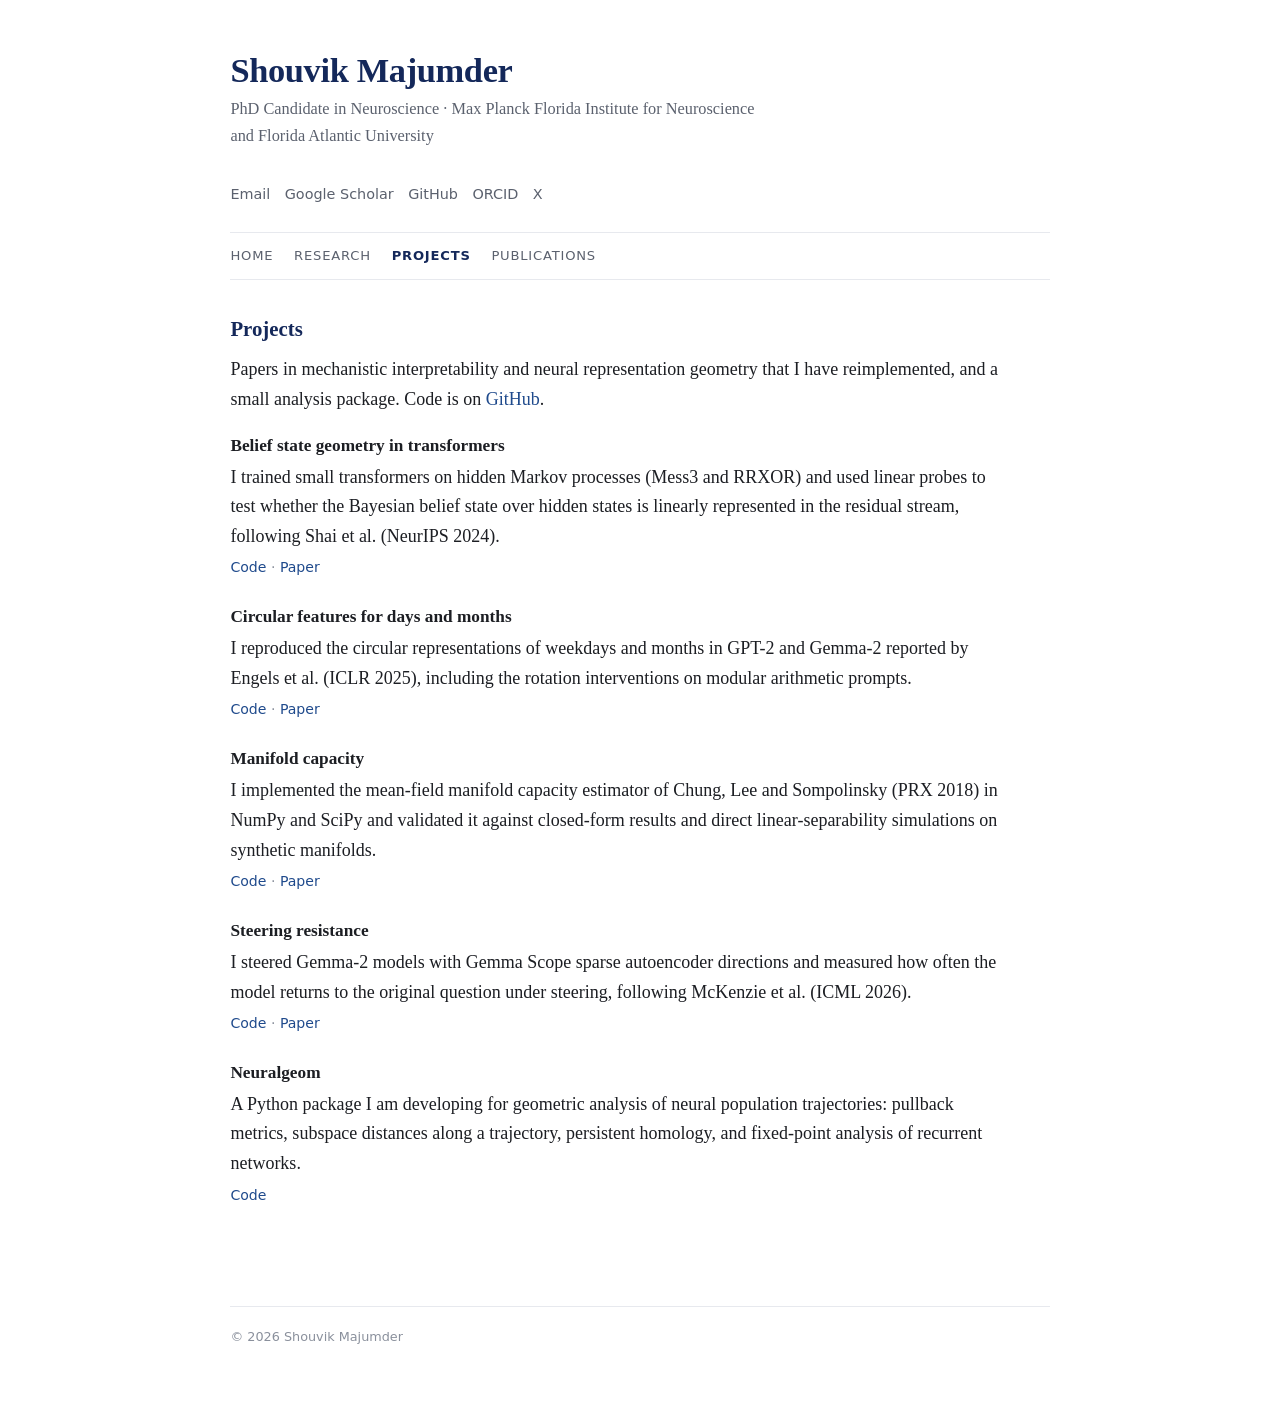
==== projects.html @ bdc7a785 "Restructure site: home, research, projects, publications Co-Authored-By: Claude Fable 5.1 <noreply@a" ====
<!DOCTYPE html>
<html lang="en">
<head>
  <meta charset="utf-8">
  <meta name="viewport" content="width=device-width, initial-scale=1">
  <title>Projects | Shouvik Majumder</title>
  <meta name="description" content="Reimplementations of papers in mechanistic interpretability and neural representation geometry.">
  <meta property="og:title" content="Projects | Shouvik Majumder">
  <meta property="og:description" content="Reimplementations of papers in mechanistic interpretability and neural representation geometry.">
  <meta property="og:type" content="website">
  <link rel="stylesheet" href="assets/site.css">
</head>
<body>
  <header class="site-header">
    <div class="identity">
      <div>
        <h1><a href="index.html">Shouvik Majumder</a></h1>
        <p class="affiliation">PhD Candidate in Neuroscience · Max Planck Florida Institute for Neuroscience and Florida Atlantic University</p>
      </div>
      <div class="header-links" aria-label="Professional links">
        <a href="mailto:Shouvik.Majumder@mpfi.org">Email</a>
        <a href="https://scholar.google.com/citations?user=onPwMWQAAAAJ&amp;hl=en" target="_blank" rel="noopener">Google Scholar</a>
        <a href="https://github.com/shouvik-majumder" target="_blank" rel="noopener">GitHub</a>
        <a href="https://orcid.org/0000-0002-3828-3566" target="_blank" rel="noopener">ORCID</a>
        <a href="https://x.com/ShouvikMajumd11" target="_blank" rel="noopener">X</a>
      </div>
    </div>
    <nav class="site-nav" aria-label="Primary navigation">
      <a href="index.html">Home</a>
      <a href="research.html">Research</a>
      <a href="projects.html" aria-current="page">Projects</a>
      <a href="publications.html">Publications</a>
    </nav>
  </header>

  <main class="page">
    <section class="section" aria-labelledby="projects">
      <h2 id="projects">Projects</h2>
      <p>Papers in mechanistic interpretability and neural representation geometry that I have reimplemented, and a small analysis package. Code is on <a href="https://github.com/shouvik-majumder" target="_blank" rel="noopener">GitHub</a>.</p>

      <div class="project-list">
        <article class="project">
          <h3>Belief state geometry in transformers</h3>
          <p>I trained small transformers on hidden Markov processes (Mess3 and RRXOR) and used linear probes to test whether the Bayesian belief state over hidden states is linearly represented in the residual stream, following Shai et al. (NeurIPS 2024).</p>
          <p class="links"><a href="https://github.com/shouvik-majumder/belief-geometry" target="_blank" rel="noopener">Code</a> · <a href="https://arxiv.org/abs/2405.15943" target="_blank" rel="noopener">Paper</a></p>
        </article>

        <article class="project">
          <h3>Circular features for days and months</h3>
          <p>I reproduced the circular representations of weekdays and months in GPT-2 and Gemma-2 reported by Engels et al. (ICLR 2025), including the rotation interventions on modular arithmetic prompts.</p>
          <p class="links"><a href="https://github.com/shouvik-majumder/circular-features" target="_blank" rel="noopener">Code</a> · <a href="https://arxiv.org/abs/2405.14860" target="_blank" rel="noopener">Paper</a></p>
        </article>

        <article class="project">
          <h3>Manifold capacity</h3>
          <p>I implemented the mean-field manifold capacity estimator of Chung, Lee and Sompolinsky (PRX 2018) in NumPy and SciPy and validated it against closed-form results and direct linear-separability simulations on synthetic manifolds.</p>
          <p class="links"><a href="https://github.com/shouvik-majumder/manifold-capacity" target="_blank" rel="noopener">Code</a> · <a href="https://doi.org/10.1103/PhysRevX.8.031003" target="_blank" rel="noopener">Paper</a></p>
        </article>

        <article class="project">
          <h3>Steering resistance</h3>
          <p>I steered Gemma-2 models with Gemma Scope sparse autoencoder directions and measured how often the model returns to the original question under steering, following McKenzie et al. (ICML 2026).</p>
          <p class="links"><a href="https://github.com/shouvik-majumder/steering-resistance" target="_blank" rel="noopener">Code</a> · <a href="https://arxiv.org/abs/2602.06941" target="_blank" rel="noopener">Paper</a></p>
        </article>

        <article class="project">
          <h3>Neuralgeom</h3>
          <p>A Python package I am developing for geometric analysis of neural population trajectories: pullback metrics, subspace distances along a trajectory, persistent homology, and fixed-point analysis of recurrent networks.</p>
          <p class="links"><a href="https://github.com/shouvik-majumder/neuralgeom" target="_blank" rel="noopener">Code</a></p>
        </article>
      </div>
    </section>
  </main>

  <footer class="site-footer">
    <div class="footer-inner"><span>© <span id="yr">2026</span> Shouvik Majumder</span></div>
  </footer>
  <script>document.getElementById('yr').textContent = new Date().getFullYear();</script>
</body>
</html>
---- assets/site.css ----
/* Shared stylesheet for the sub-pages (neuroscience, mathematics, publications).
   Design tokens match index.html. */
:root{
  --bg:#ffffff; --fg:#1c1e23; --muted:#5b616e; --faint:#8a909c;
  --accent:#14285a; --accent-2:#1f4a8c; --rule:#e7e9ee; --card:#fafbfc;
  --maxw:54rem;
  --sans:ui-sans-serif,system-ui,-apple-system,"Segoe UI",Roboto,Helvetica,Arial,sans-serif;
  --serif:"Charter","Georgia","Cambria",ui-serif,serif;
}
@media (prefers-color-scheme: dark){
  :root{
    --bg:#101216; --fg:#e6e8ec; --muted:#a6acb8; --faint:#757c88;
    --accent:#c7d4ee; --accent-2:#8fb2e6; --rule:#262a31; --card:#171a1f;
  }
}

*{box-sizing:border-box;}
html{-webkit-text-size-adjust:100%; scroll-behavior:smooth;}
body{
  margin:0; background:var(--bg); color:var(--fg);
  font-family:var(--serif); font-size:18px; line-height:1.65;
  -webkit-font-smoothing:antialiased; text-rendering:optimizeLegibility;
}
a{color:var(--accent-2); text-decoration:none; border-bottom:1px solid transparent;}
a:hover{border-bottom-color:var(--accent-2);}
p{margin:.1rem 0 .95rem;}
sub{font-size:.75em; line-height:0;}

/* ---------- Header ---------- */
.site-header{max-width:var(--maxw); margin:0 auto; padding:3.2rem 1.4rem 0;}
.identity{display:flex; justify-content:space-between; align-items:flex-start; gap:1.5rem 2rem; flex-wrap:wrap;}
.identity h1{font-size:2.15rem; line-height:1.15; margin:0 0 .35rem; letter-spacing:-.01em; font-weight:700;}
.identity h1 a{color:var(--accent); border-bottom:none;}
.identity h1 a:hover{color:var(--accent-2);}
.affiliation{color:var(--muted); font-size:1.02rem; margin:0; max-width:34rem;}
.header-links{
  font-family:var(--sans); font-size:.9rem;
  display:flex; flex-wrap:wrap; gap:.35rem .9rem; padding-top:.55rem;
}
.header-links a{color:var(--muted); border-bottom:none;}
.header-links a:hover{color:var(--accent-2);}

.site-nav{
  font-family:var(--sans); font-size:.82rem; letter-spacing:.06em; text-transform:uppercase;
  margin:1.6rem 0 0; padding:.75rem 0;
  border-top:1px solid var(--rule); border-bottom:1px solid var(--rule);
  display:flex; flex-wrap:wrap; gap:1.3rem;
}
.site-nav a{color:var(--muted); border-bottom:none;}
.site-nav a:hover{color:var(--accent-2);}
.site-nav a[aria-current="page"]{color:var(--accent); font-weight:600;}

/* ---------- Page body ---------- */
.page{max-width:var(--maxw); margin:0 auto; padding:0 1.4rem 2rem;}
.lede{font-size:1.08rem; max-width:48rem; margin:0 0 1rem;}

.section{padding:2.2rem 0 .6rem;}
.section + .section{border-top:1px solid var(--rule);}
.section h2{font-size:1.3rem; line-height:1.3; color:var(--accent); margin:0 0 .8rem; max-width:46rem; font-weight:700;}
.section p{max-width:48rem;}
.section p strong{color:var(--fg);}
.ref{color:var(--muted); font-size:.95rem;}

/* research interests */
ul.themes{list-style:none; padding:0; margin:.3rem 0 0; max-width:48rem;}
ul.themes li{padding:.55rem 0; border-bottom:1px solid var(--rule); color:var(--muted);}
ul.themes li:last-child{border-bottom:none;}
ul.themes b{color:var(--fg); font-weight:600;}

/* projects */
.project-list{margin:1.2rem 0 .6rem;}
.project{margin:0 0 1.6rem; max-width:48rem;}
.project h3{font-size:1.08rem; line-height:1.4; font-weight:600; color:var(--fg); margin:0 0 .3rem;}
.project p{margin:0 0 .3rem;}
.project .links{font-family:var(--sans); font-size:.88rem; color:var(--faint);}

/* ---------- Publications ---------- */
.publication-list{margin:.4rem 0 .6rem;}
.publication{margin:0 0 1.6rem; max-width:52rem;}
.publication h3{font-size:1.08rem; line-height:1.4; font-weight:600; color:var(--fg); margin:0 0 .25rem; font-family:var(--serif);}
.publication .authors{color:var(--muted); font-size:.98rem; margin:0 0 .2rem;}
.publication .venue{color:var(--faint); font-style:italic; font-size:.95rem; margin:0;}
.publication .venue strong{font-style:normal; color:var(--accent); font-weight:600;}
.me{color:var(--fg); font-weight:700;}

/* ---------- Rows (talks, training) ---------- */
.rows{margin:.4rem 0 .8rem; max-width:52rem;}
.row{
  display:flex; justify-content:space-between; gap:1rem;
  padding:.5rem 0; border-bottom:1px solid var(--rule); color:var(--muted);
}
.row:last-child{border-bottom:none;}
.row b{color:var(--fg); font-weight:600;}
.row .when{color:var(--faint); font-family:var(--sans); font-size:.85rem; white-space:nowrap; flex:none;}

/* ---------- Footer ---------- */
.site-footer{max-width:var(--maxw); margin:2rem auto 0; padding:0 1.4rem 4rem;}
.footer-inner{
  display:flex; justify-content:space-between; flex-wrap:wrap; gap:.4rem 1rem;
  padding-top:1.2rem; border-top:1px solid var(--rule);
  color:var(--faint); font-family:var(--sans); font-size:.8rem;
}
.footer-inner a{color:var(--faint);}
.footer-inner a:hover{color:var(--accent-2);}

/* ---------- Responsive ---------- */
@media (max-width:760px){
  body{font-size:17px;}
  .site-header{padding-top:2.4rem;}
  .identity h1{font-size:1.8rem;}
  .section h2{font-size:1.2rem;}
  .row{flex-direction:column; gap:.1rem;}
  .row .when{order:2;}
}
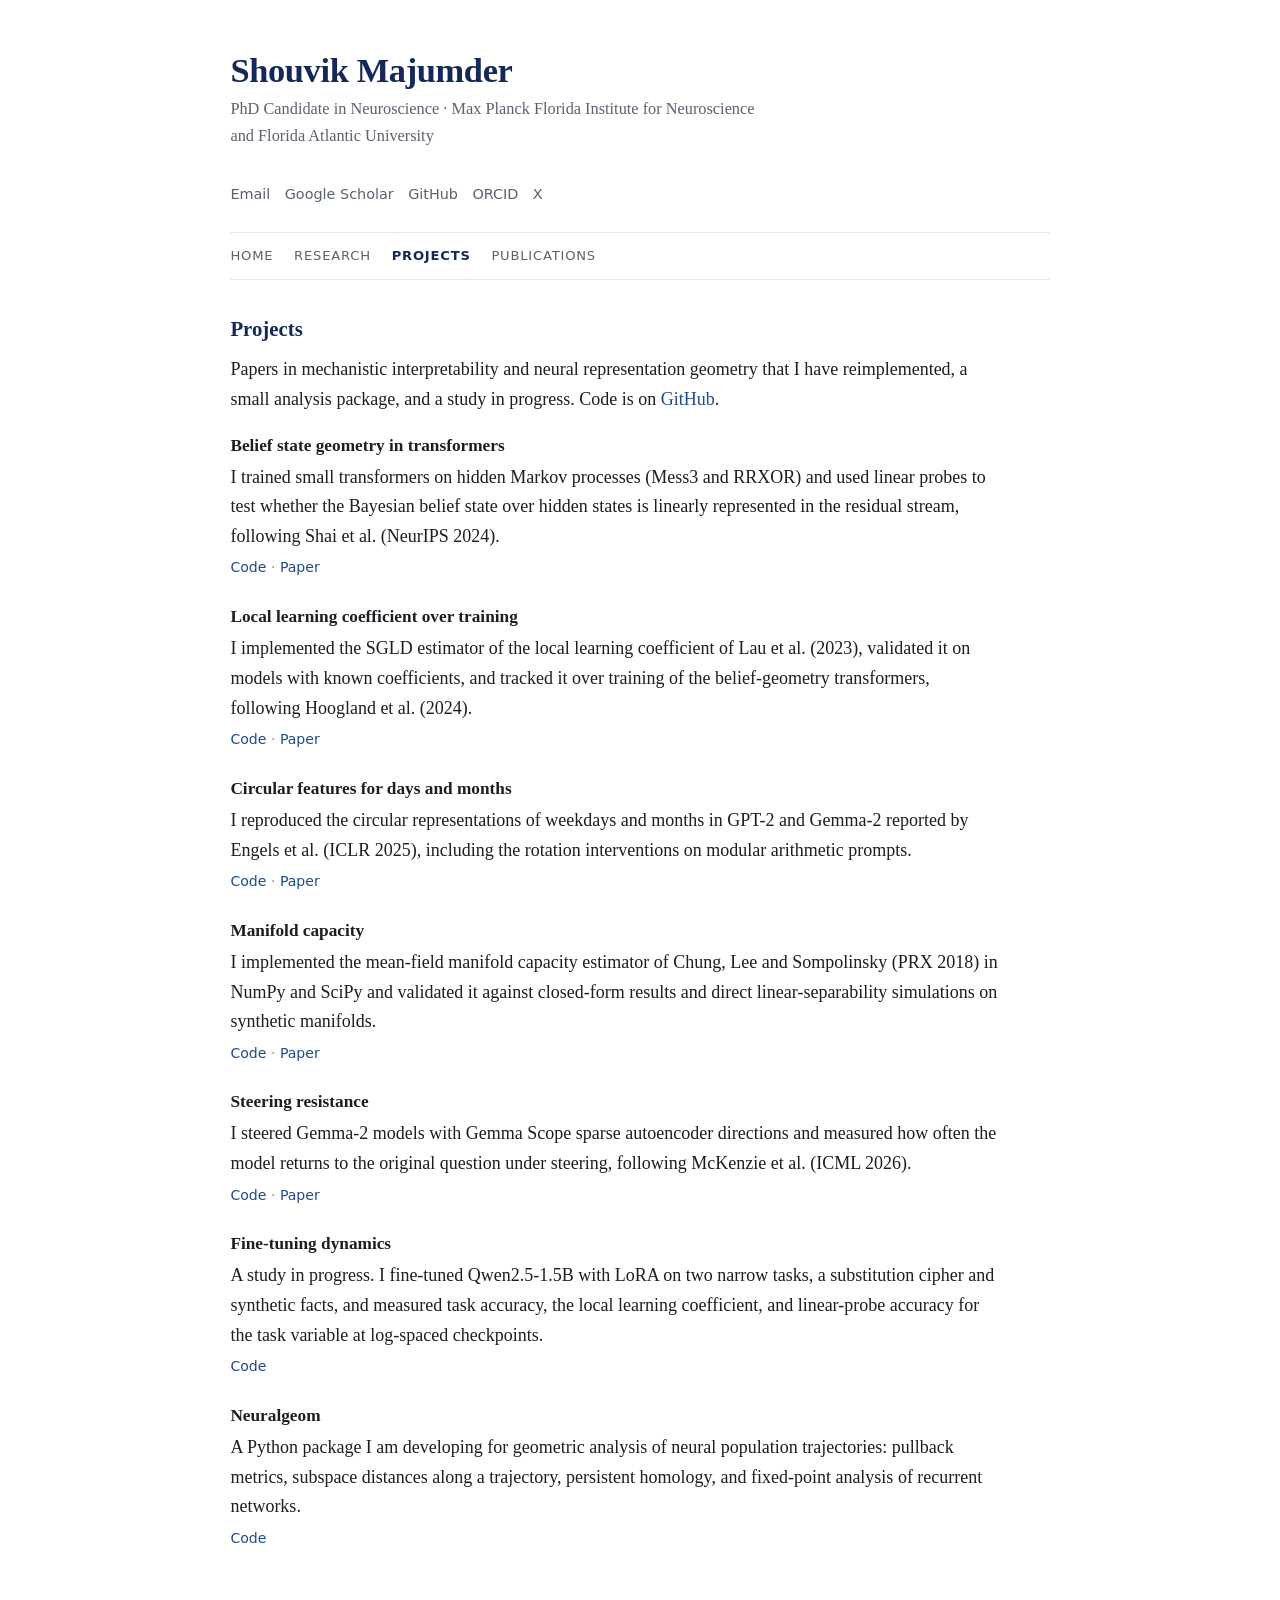
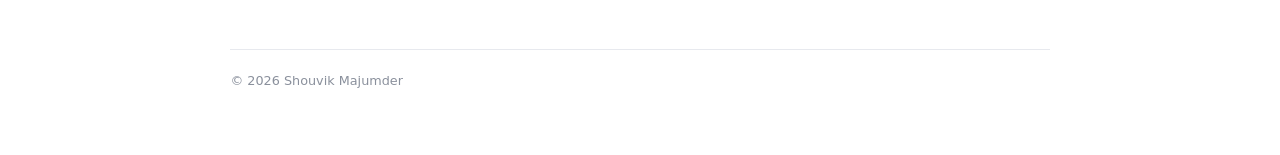
==== commit d3ee235e: "Add LLC and fine-tuning dynamics projects and the GEAR course" ====
--- a/projects.html
+++ b/projects.html
@@ -36,13 +36,19 @@
   <main class="page">
     <section class="section" aria-labelledby="projects">
       <h2 id="projects">Projects</h2>
-      <p>Papers in mechanistic interpretability and neural representation geometry that I have reimplemented, and a small analysis package. Code is on <a href="https://github.com/shouvik-majumder" target="_blank" rel="noopener">GitHub</a>.</p>
+      <p>Papers in mechanistic interpretability and neural representation geometry that I have reimplemented, a small analysis package, and a study in progress. Code is on <a href="https://github.com/shouvik-majumder" target="_blank" rel="noopener">GitHub</a>.</p>
 
       <div class="project-list">
         <article class="project">
           <h3>Belief state geometry in transformers</h3>
           <p>I trained small transformers on hidden Markov processes (Mess3 and RRXOR) and used linear probes to test whether the Bayesian belief state over hidden states is linearly represented in the residual stream, following Shai et al. (NeurIPS 2024).</p>
           <p class="links"><a href="https://github.com/shouvik-majumder/belief-geometry" target="_blank" rel="noopener">Code</a> · <a href="https://arxiv.org/abs/2405.15943" target="_blank" rel="noopener">Paper</a></p>
+        </article>
+
+        <article class="project">
+          <h3>Local learning coefficient over training</h3>
+          <p>I implemented the SGLD estimator of the local learning coefficient of Lau et al. (2023), validated it on models with known coefficients, and tracked it over training of the belief-geometry transformers, following Hoogland et al. (2024).</p>
+          <p class="links"><a href="https://github.com/shouvik-majumder/llc" target="_blank" rel="noopener">Code</a> · <a href="https://arxiv.org/abs/2402.02364" target="_blank" rel="noopener">Paper</a></p>
         </article>
 
         <article class="project">
@@ -64,6 +70,12 @@
         </article>
 
         <article class="project">
+          <h3>Fine-tuning dynamics</h3>
+          <p>A study in progress. I fine-tuned Qwen2.5-1.5B with LoRA on two narrow tasks, a substitution cipher and synthetic facts, and measured task accuracy, the local learning coefficient, and linear-probe accuracy for the task variable at log-spaced checkpoints.</p>
+          <p class="links"><a href="https://github.com/shouvik-majumder/finetune-dynamics" target="_blank" rel="noopener">Code</a></p>
+        </article>
+
+        <article class="project">
           <h3>Neuralgeom</h3>
           <p>A Python package I am developing for geometric analysis of neural population trajectories: pullback metrics, subspace distances along a trajectory, persistent homology, and fixed-point analysis of recurrent networks.</p>
           <p class="links"><a href="https://github.com/shouvik-majumder/neuralgeom" target="_blank" rel="noopener">Code</a></p>
